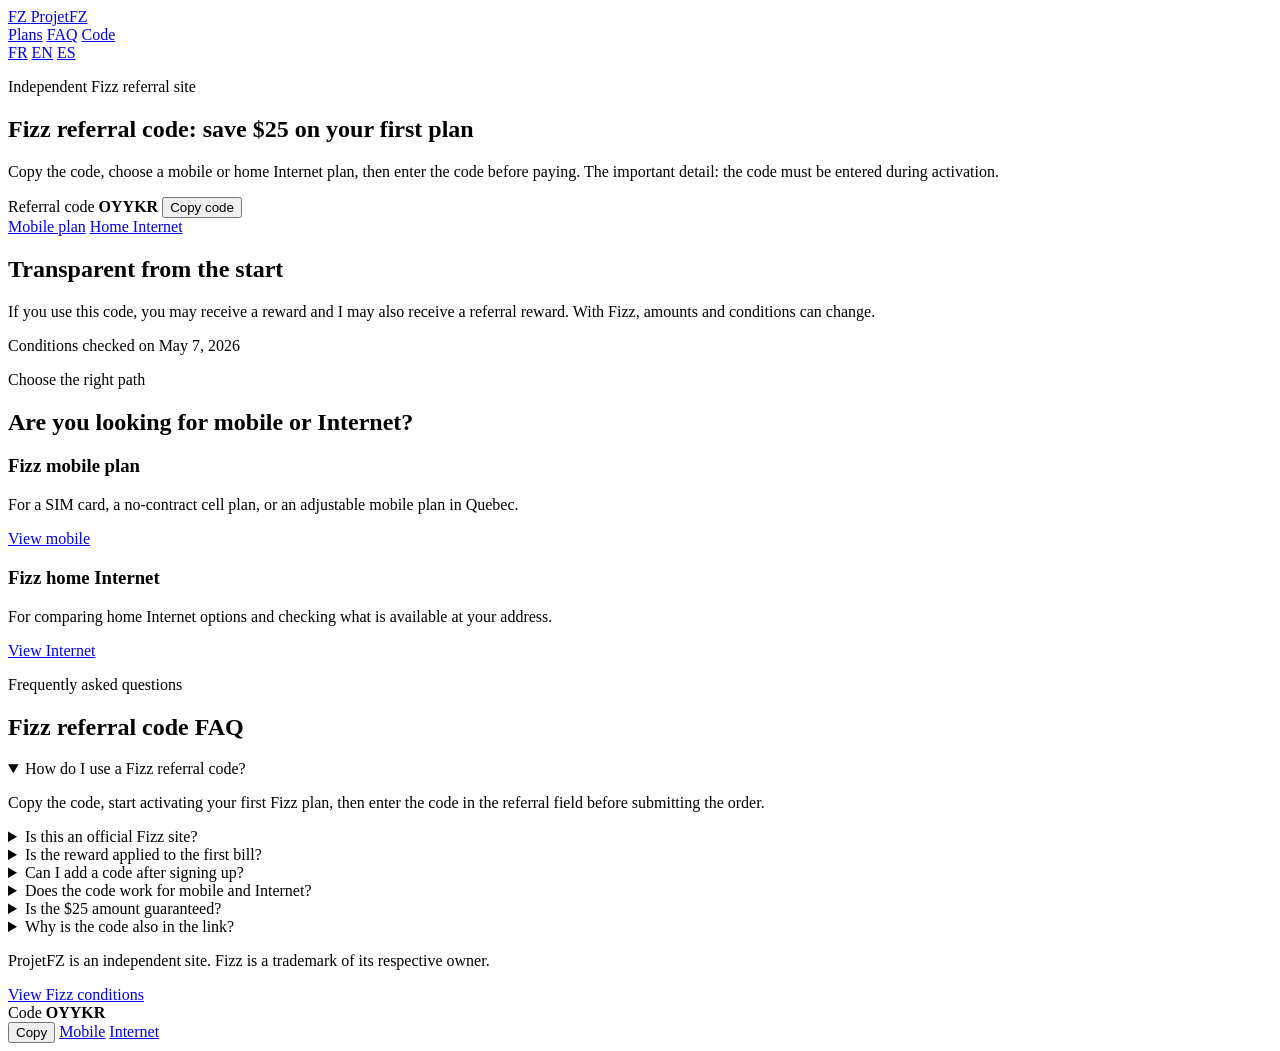
==== index.html @ 6fc9a208 "Initial commit - migration vers codereferencefizz.ca" ====
<!doctype html>
<html lang="fr-CA">
  <head>
    <meta charset="utf-8">
    <meta name="viewport" content="width=device-width, initial-scale=1">
    <!-- Google tag (gtag.js) -->
    <script async src="https://www.googletagmanager.com/gtag/js?id=G-JWGZDBQ38G"></script>
    <script>
      window.dataLayer = window.dataLayer || [];
      function gtag(){dataLayer.push(arguments);}
      gtag('js', new Date());

      gtag('config', 'G-JWGZDBQ38G');
    </script>
    <title>ProjetFZ | Redirection</title>
    <meta name="description" content="ProjetFZ vous redirige vers la version localisée du site.">
    <link rel="canonical" href="https://codereferencefizz.ca/fr/">
    <link rel="alternate" hreflang="fr-CA" href="https://codereferencefizz.ca/fr/">
    <link rel="alternate" hreflang="en-US" href="https://codereferencefizz.ca/en/">
    <link rel="alternate" hreflang="es-ES" href="https://codereferencefizz.ca/es/">
    <link rel="alternate" hreflang="x-default" href="https://codereferencefizz.ca/fr/">
    <meta http-equiv="refresh" content="2; url=fr/">
    <style>
      body {
        margin: 0;
        min-height: 100vh;
        display: grid;
        place-items: center;
        background: #fbfaf6;
        color: #17201f;
        font-family: "Aptos", "Segoe UI", sans-serif;
      }

      main {
        max-width: 560px;
        padding: 32px;
      }

      a {
        color: #195733;
        font-weight: 800;
      }
    </style>
    <script>
      const cultureMap = {
        fr: "fr",
        "fr-ca": "fr",
        "fr-fr": "fr",
        en: "en",
        "en-ca": "en",
        "en-us": "en",
        "en-gb": "en",
        es: "es",
        "es-ca": "es",
        "es-es": "es",
        "es-mx": "es",
        "es-us": "es"
      };

      function normalizeCulture(culture) {
        if (!culture) {
          return "";
        }

        const normalized = String(culture).trim().toLowerCase().replace(/_/g, "-");
        const language = normalized.slice(0, 2);
        return cultureMap[normalized] || cultureMap[language] || "";
      }

      function chooseLanguage() {
        const requestedCulture = new URLSearchParams(window.location.search).get("culture");
        const requestedLanguage = normalizeCulture(requestedCulture);

        if (requestedLanguage) {
          return requestedLanguage;
        }

        const browserCultures = navigator.languages && navigator.languages.length
          ? navigator.languages
          : [navigator.language];

        for (let index = 0; index < browserCultures.length; index += 1) {
          const browserLanguage = normalizeCulture(browserCultures[index]);

          if (browserLanguage) {
            return browserLanguage;
          }
        }

        return "fr";
      }

      window.location.replace(`${chooseLanguage()}/`);
    </script>
  </head>
  <body>
    <main>
      <h1>ProjetFZ</h1>
      <p>Redirection vers la bonne langue...</p>
      <p>
        <a href="fr/">Français</a> |
        <a href="en/">English</a> |
        <a href="es/">Español</a>
      </p>
    </main>
  </body>
</html>
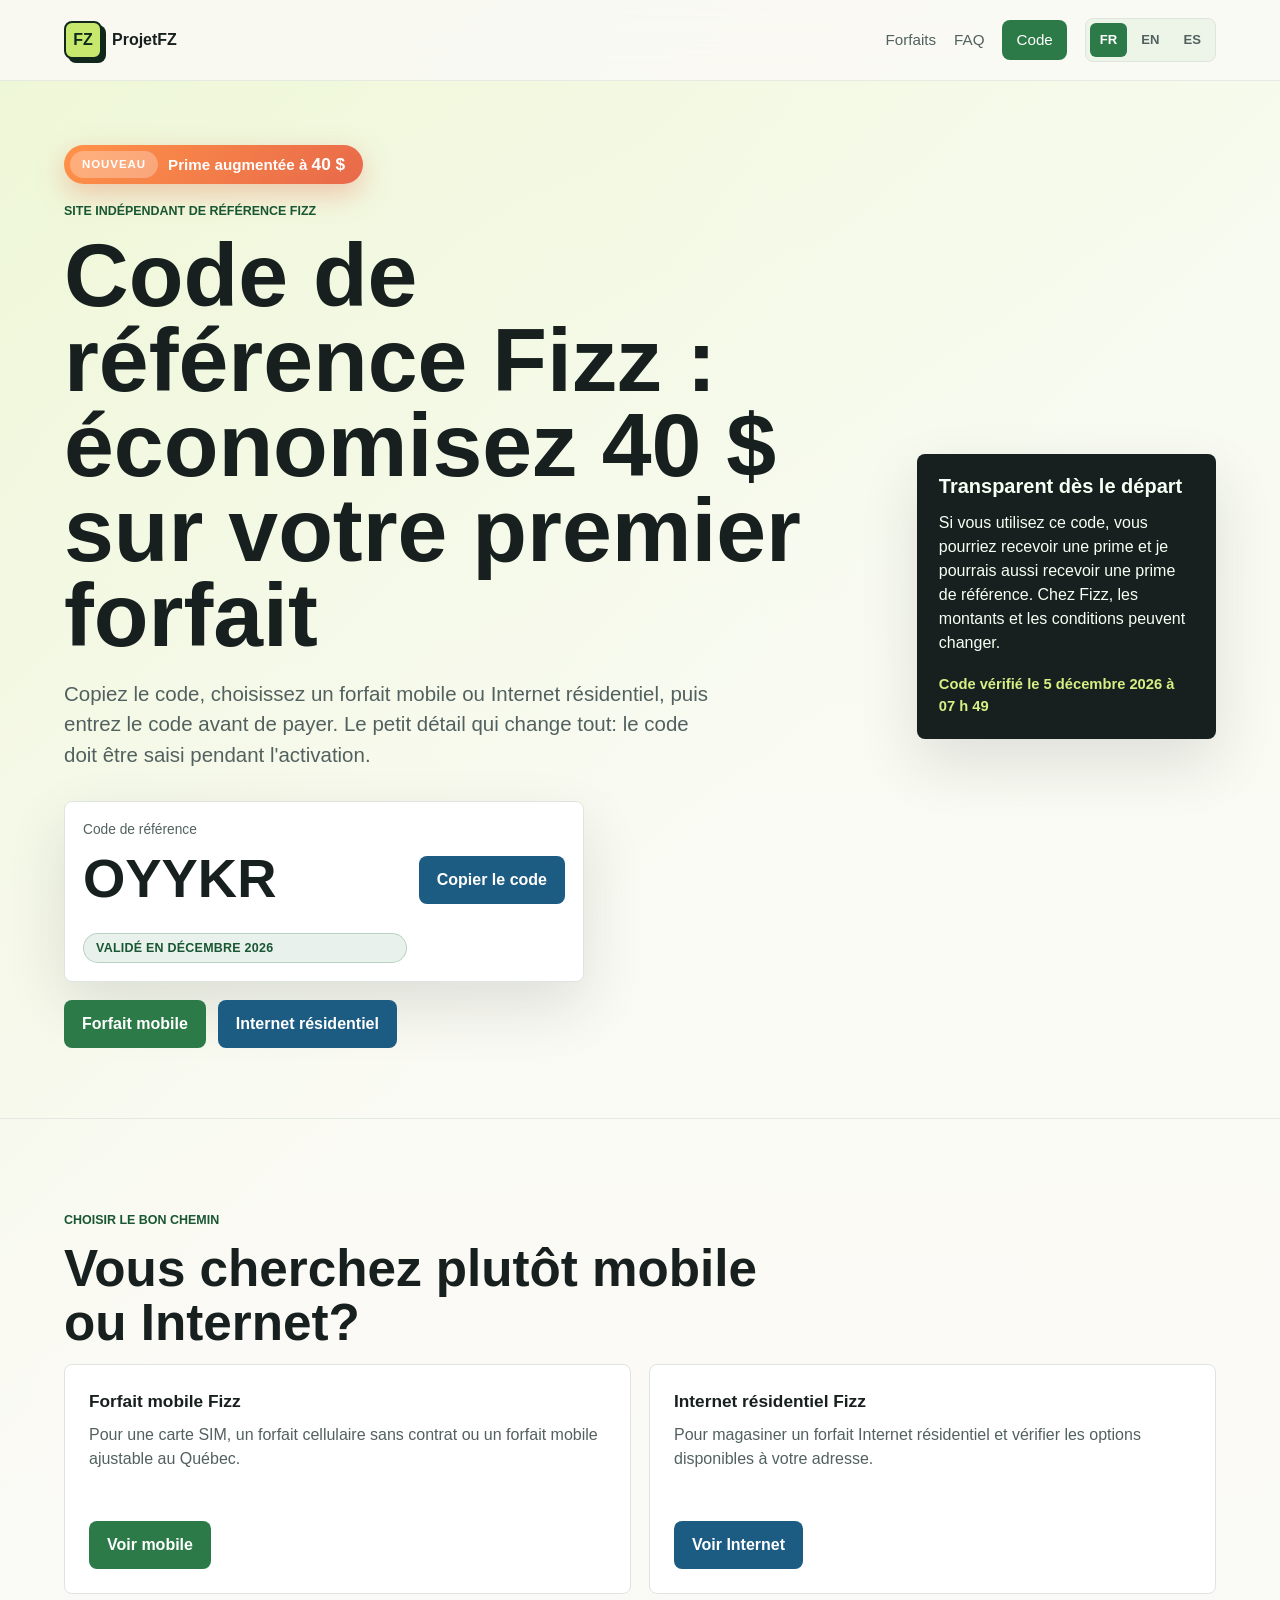
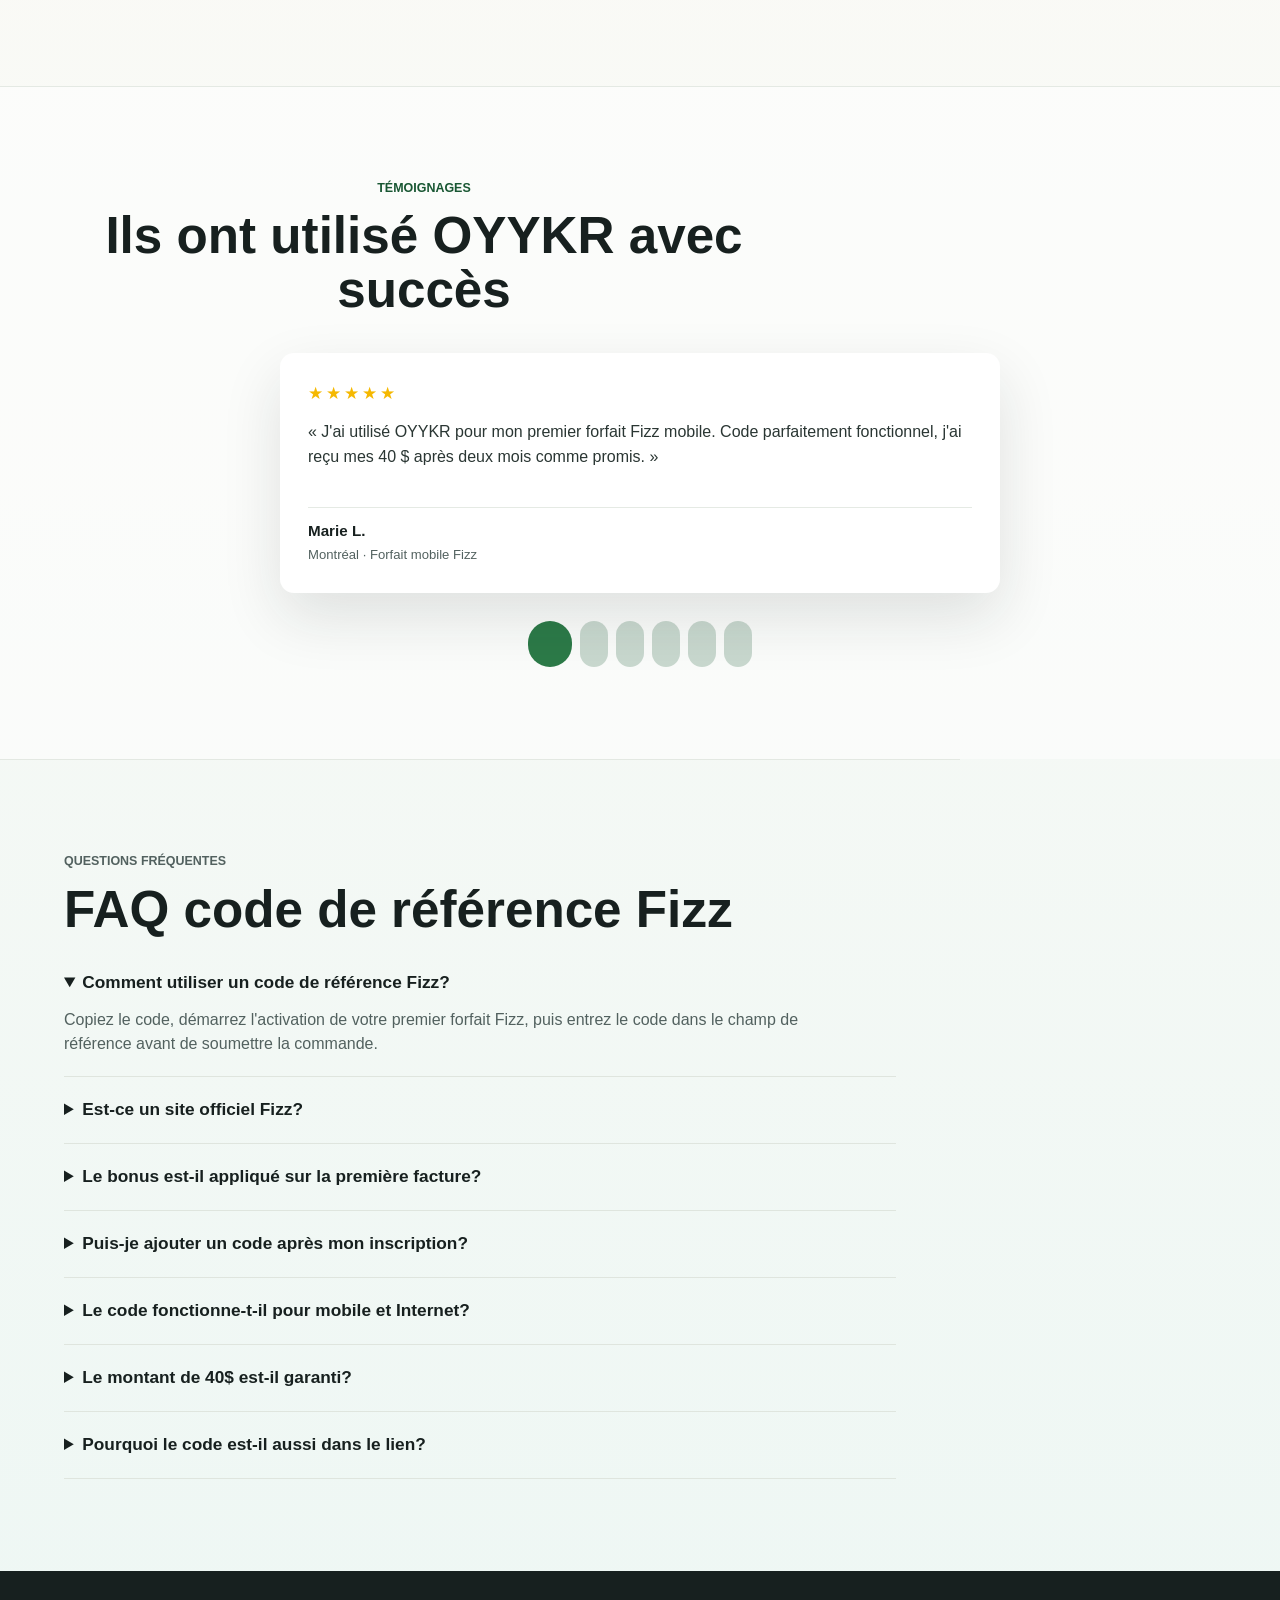
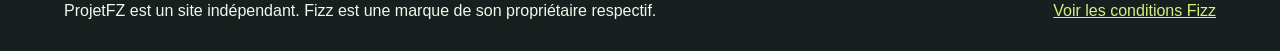
==== commit ee332a12: "Add files via upload" ====
--- a/index.html
+++ b/index.html
@@ -75,18 +75,6 @@
           return requestedLanguage;
         }
 
-        const browserCultures = navigator.languages && navigator.languages.length
-          ? navigator.languages
-          : [navigator.language];
-
-        for (let index = 0; index < browserCultures.length; index += 1) {
-          const browserLanguage = normalizeCulture(browserCultures[index]);
-
-          if (browserLanguage) {
-            return browserLanguage;
-          }
-        }
-
         return "fr";
       }
 
